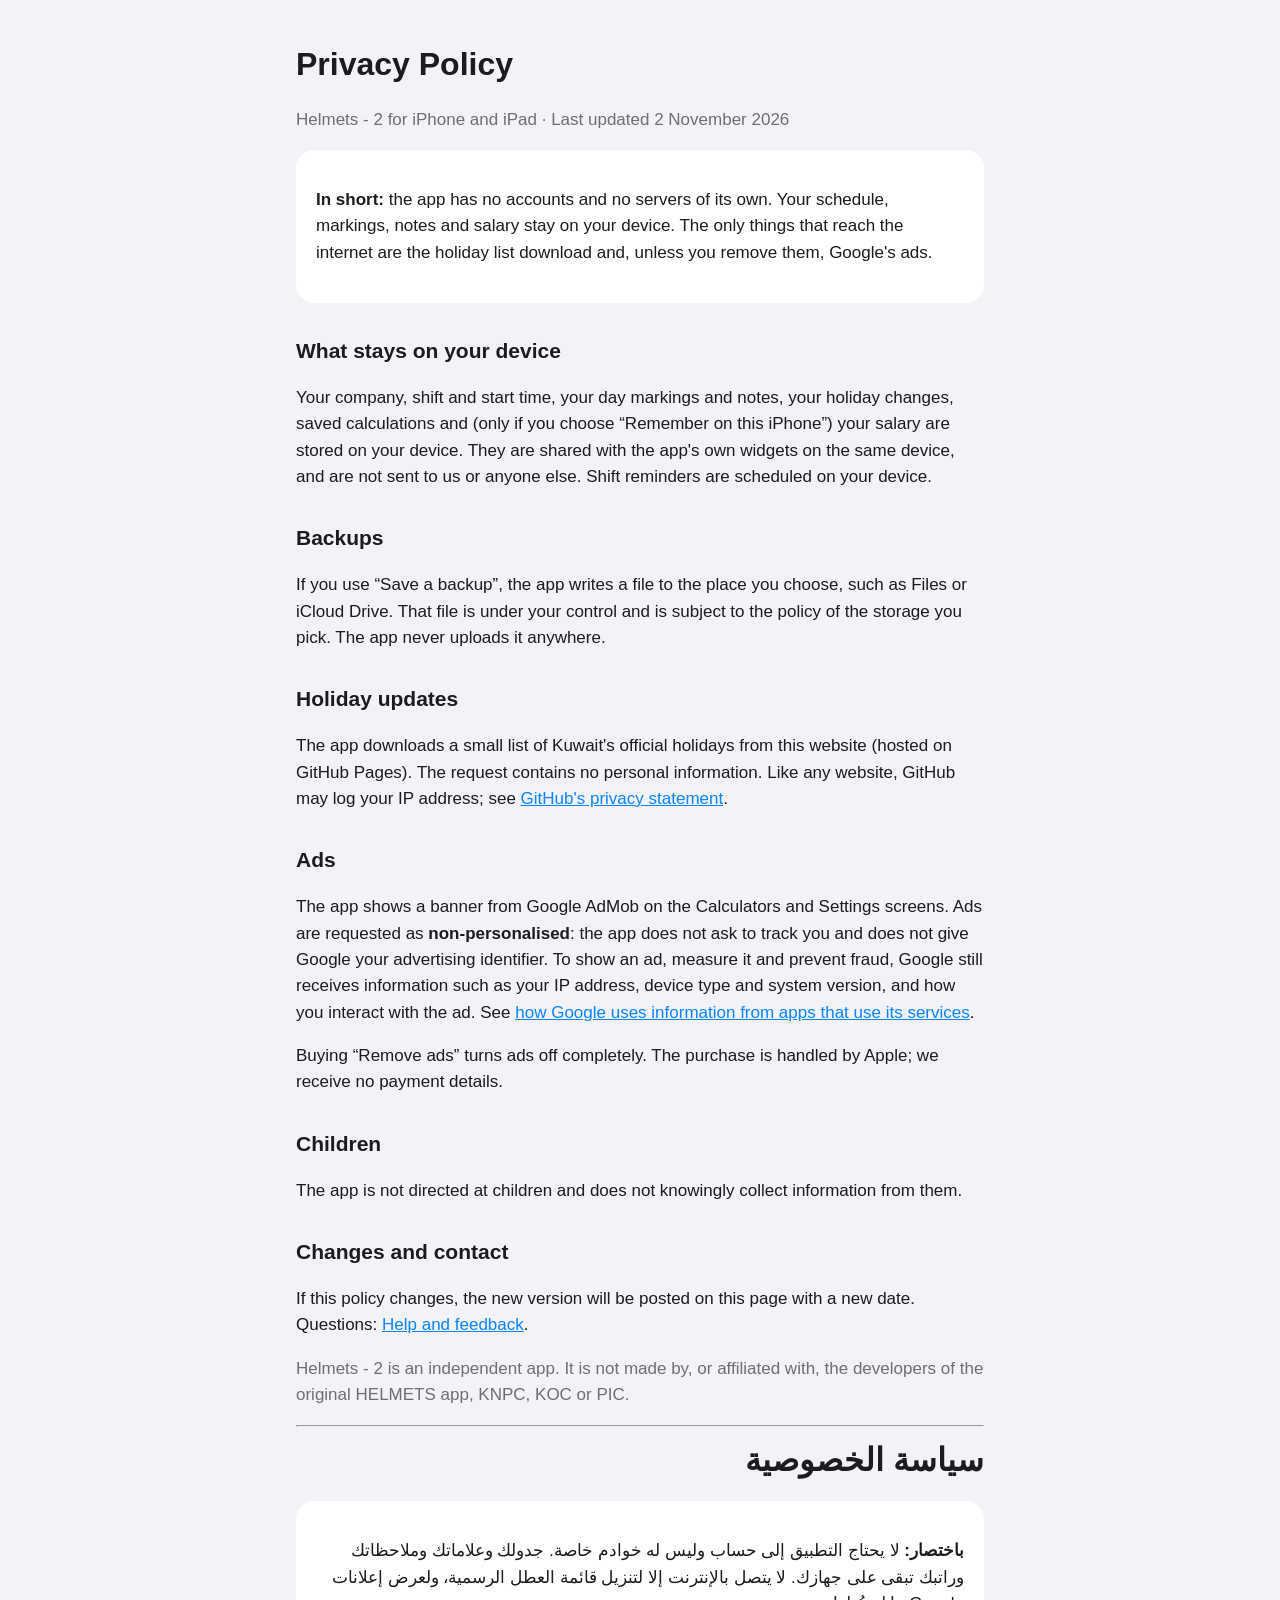
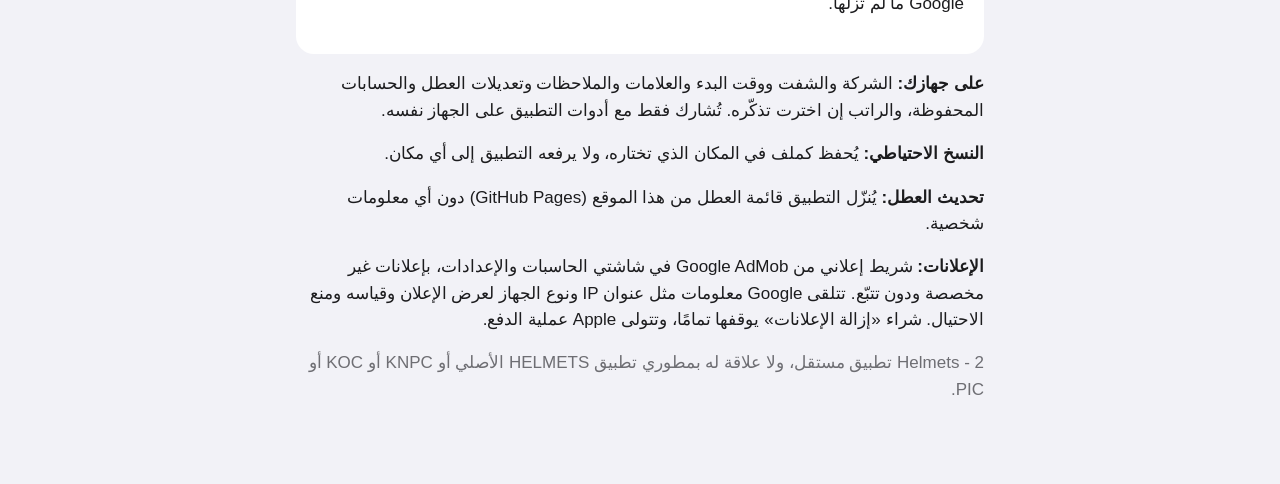
==== privacy.html @ 5e63eeaf "Helmets - 2 site: privacy, help, signed holiday list Co-Authored-By: Claude Opus 5.5 <noreply@anthro" ====
<!doctype html>
<html lang="en"><head><meta charset="utf-8"><meta name="viewport" content="width=device-width, initial-scale=1">
<title>Privacy Policy · Helmets - 2</title><link rel="stylesheet" href="style.css"></head>
<body><main>
<h1>Privacy Policy</h1>
<p class="muted">Helmets - 2 for iPhone and iPad · Last updated 2 November 2026</p>

<div class="card">
<p><strong>In short:</strong> the app has no accounts and no servers of its own. Your schedule, markings, notes and salary stay on your device. The only things that reach the internet are the holiday list download and, unless you remove them, Google's ads.</p>
</div>

<h2>What stays on your device</h2>
<p>Your company, shift and start time, your day markings and notes, your holiday changes, saved calculations and (only if you choose “Remember on this iPhone”) your salary are stored on your device. They are shared with the app's own widgets on the same device, and are not sent to us or anyone else. Shift reminders are scheduled on your device.</p>

<h2>Backups</h2>
<p>If you use “Save a backup”, the app writes a file to the place you choose, such as Files or iCloud Drive. That file is under your control and is subject to the policy of the storage you pick. The app never uploads it anywhere.</p>

<h2>Holiday updates</h2>
<p>The app downloads a small list of Kuwait's official holidays from this website (hosted on GitHub Pages). The request contains no personal information. Like any website, GitHub may log your IP address; see <a href="https://docs.github.com/en/site-policy/privacy-policies/github-general-privacy-statement">GitHub's privacy statement</a>.</p>

<h2>Ads</h2>
<p>The app shows a banner from Google AdMob on the Calculators and Settings screens. Ads are requested as <strong>non-personalised</strong>: the app does not ask to track you and does not give Google your advertising identifier. To show an ad, measure it and prevent fraud, Google still receives information such as your IP address, device type and system version, and how you interact with the ad. See <a href="https://policies.google.com/technologies/partner-sites">how Google uses information from apps that use its services</a>.</p>
<p>Buying “Remove ads” turns ads off completely. The purchase is handled by Apple; we receive no payment details.</p>

<h2>Children</h2>
<p>The app is not directed at children and does not knowingly collect information from them.</p>

<h2>Changes and contact</h2>
<p>If this policy changes, the new version will be posted on this page with a new date. Questions: <a href="support.html">Help and feedback</a>.</p>

<p class="muted">Helmets - 2 is an independent app. It is not made by, or affiliated with, the developers of the original HELMETS app, KNPC, KOC or PIC.</p>

<hr>
<div dir="rtl" lang="ar">
<h1>سياسة الخصوصية</h1>
<div class="card"><p><strong>باختصار:</strong> لا يحتاج التطبيق إلى حساب وليس له خوادم خاصة. جدولك وعلاماتك وملاحظاتك وراتبك تبقى على جهازك. لا يتصل بالإنترنت إلا لتنزيل قائمة العطل الرسمية، ولعرض إعلانات Google ما لم تُزلها.</p></div>
<p><strong>على جهازك:</strong> الشركة والشفت ووقت البدء والعلامات والملاحظات وتعديلات العطل والحسابات المحفوظة، والراتب إن اخترت تذكّره. تُشارك فقط مع أدوات التطبيق على الجهاز نفسه.</p>
<p><strong>النسخ الاحتياطي:</strong> يُحفظ كملف في المكان الذي تختاره، ولا يرفعه التطبيق إلى أي مكان.</p>
<p><strong>تحديث العطل:</strong> يُنزّل التطبيق قائمة العطل من هذا الموقع (GitHub Pages) دون أي معلومات شخصية.</p>
<p><strong>الإعلانات:</strong> شريط إعلاني من Google AdMob في شاشتي الحاسبات والإعدادات، بإعلانات غير مخصصة ودون تتبّع. تتلقى Google معلومات مثل عنوان IP ونوع الجهاز لعرض الإعلان وقياسه ومنع الاحتيال. شراء «إزالة الإعلانات» يوقفها تمامًا، وتتولى Apple عملية الدفع.</p>
<p class="muted">Helmets - 2 تطبيق مستقل، ولا علاقة له بمطوري تطبيق HELMETS الأصلي أو KNPC أو KOC أو PIC.</p>
</div>
</main></body></html>
---- style.css ----
:root { --bg:#f2f2f7; --card:#fff; --text:#1c1c1e; --muted:#6e6e73; --accent:#0a84ff; }
@media (prefers-color-scheme: dark) { :root { --bg:#000; --card:#1c1c1e; --text:#f2f2f7; --muted:#98989d; --accent:#409cff; } }
* { box-sizing: border-box; }
body { margin:0; background:var(--bg); color:var(--text); font:17px/1.55 -apple-system, BlinkMacSystemFont, "SF Pro Text", "Segoe UI", Tahoma, sans-serif; }
main { max-width: 720px; margin: 0 auto; padding: 32px 16px 64px; }
h1 { font-size: 32px; margin: 8px 0 4px; } h2 { font-size: 21px; margin-top: 32px; }
.card { background: var(--card); border-radius: 18px; padding: 20px; margin: 16px 0; }
.muted { color: var(--muted); } a { color: var(--accent); }
[dir=rtl] { font-family: -apple-system, "SF Arabic", Tahoma, sans-serif; }
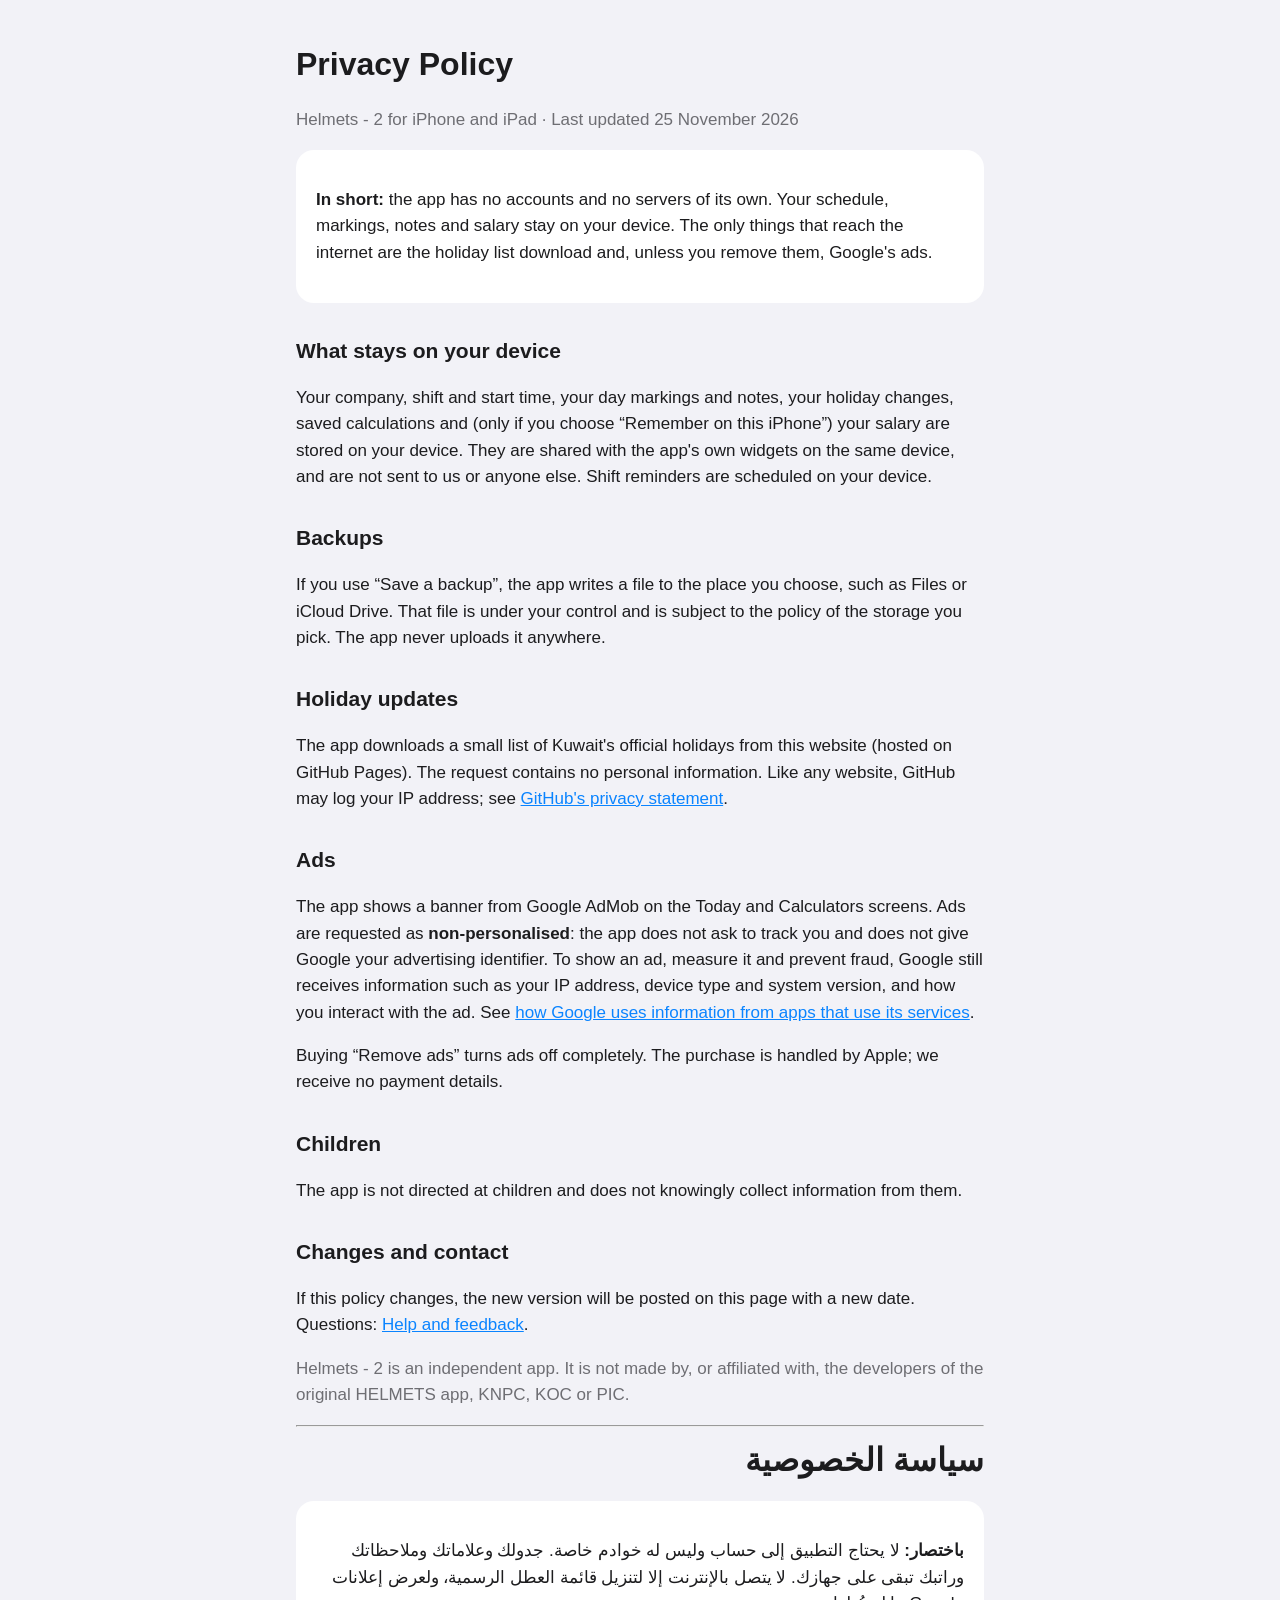
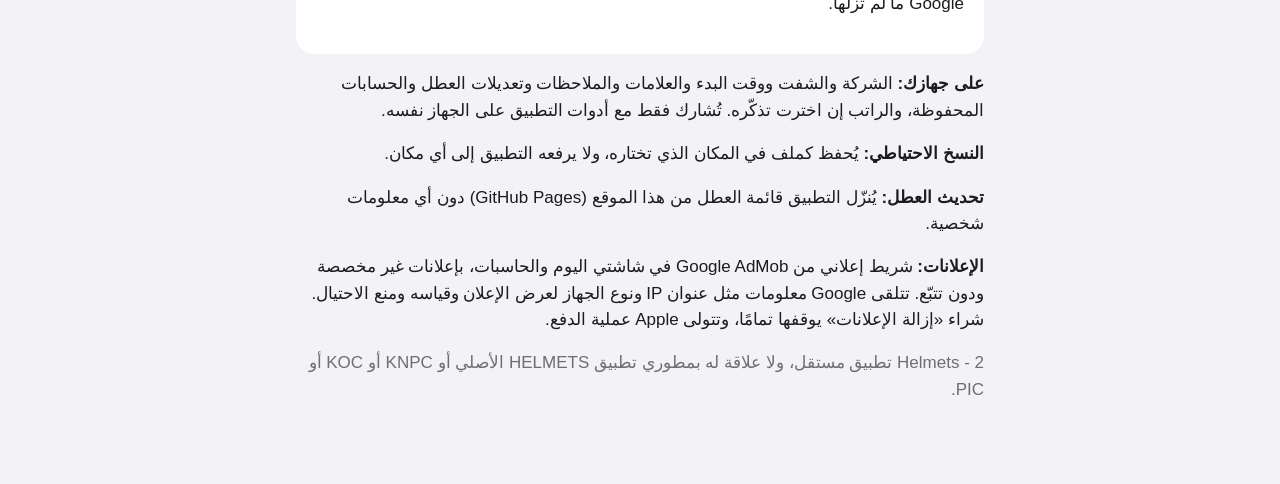
==== commit 776a8418: "Ads on Today and Calculators; serve from helmets2.alref.ae Co-Authored-By: Claude Opus 5.5 <noreply@" ====
--- a/privacy.html
+++ b/privacy.html
@@ -3,7 +3,7 @@
 <title>Privacy Policy · Helmets - 2</title><link rel="stylesheet" href="style.css"></head>
 <body><main>
 <h1>Privacy Policy</h1>
-<p class="muted">Helmets - 2 for iPhone and iPad · Last updated 2 November 2026</p>
+<p class="muted">Helmets - 2 for iPhone and iPad · Last updated 25 November 2026</p>
 
 <div class="card">
 <p><strong>In short:</strong> the app has no accounts and no servers of its own. Your schedule, markings, notes and salary stay on your device. The only things that reach the internet are the holiday list download and, unless you remove them, Google's ads.</p>
@@ -19,7 +19,7 @@
 <p>The app downloads a small list of Kuwait's official holidays from this website (hosted on GitHub Pages). The request contains no personal information. Like any website, GitHub may log your IP address; see <a href="https://docs.github.com/en/site-policy/privacy-policies/github-general-privacy-statement">GitHub's privacy statement</a>.</p>
 
 <h2>Ads</h2>
-<p>The app shows a banner from Google AdMob on the Calculators and Settings screens. Ads are requested as <strong>non-personalised</strong>: the app does not ask to track you and does not give Google your advertising identifier. To show an ad, measure it and prevent fraud, Google still receives information such as your IP address, device type and system version, and how you interact with the ad. See <a href="https://policies.google.com/technologies/partner-sites">how Google uses information from apps that use its services</a>.</p>
+<p>The app shows a banner from Google AdMob on the Today and Calculators screens. Ads are requested as <strong>non-personalised</strong>: the app does not ask to track you and does not give Google your advertising identifier. To show an ad, measure it and prevent fraud, Google still receives information such as your IP address, device type and system version, and how you interact with the ad. See <a href="https://policies.google.com/technologies/partner-sites">how Google uses information from apps that use its services</a>.</p>
 <p>Buying “Remove ads” turns ads off completely. The purchase is handled by Apple; we receive no payment details.</p>
 
 <h2>Children</h2>
@@ -37,7 +37,7 @@
 <p><strong>على جهازك:</strong> الشركة والشفت ووقت البدء والعلامات والملاحظات وتعديلات العطل والحسابات المحفوظة، والراتب إن اخترت تذكّره. تُشارك فقط مع أدوات التطبيق على الجهاز نفسه.</p>
 <p><strong>النسخ الاحتياطي:</strong> يُحفظ كملف في المكان الذي تختاره، ولا يرفعه التطبيق إلى أي مكان.</p>
 <p><strong>تحديث العطل:</strong> يُنزّل التطبيق قائمة العطل من هذا الموقع (GitHub Pages) دون أي معلومات شخصية.</p>
-<p><strong>الإعلانات:</strong> شريط إعلاني من Google AdMob في شاشتي الحاسبات والإعدادات، بإعلانات غير مخصصة ودون تتبّع. تتلقى Google معلومات مثل عنوان IP ونوع الجهاز لعرض الإعلان وقياسه ومنع الاحتيال. شراء «إزالة الإعلانات» يوقفها تمامًا، وتتولى Apple عملية الدفع.</p>
+<p><strong>الإعلانات:</strong> شريط إعلاني من Google AdMob في شاشتي اليوم والحاسبات، بإعلانات غير مخصصة ودون تتبّع. تتلقى Google معلومات مثل عنوان IP ونوع الجهاز لعرض الإعلان وقياسه ومنع الاحتيال. شراء «إزالة الإعلانات» يوقفها تمامًا، وتتولى Apple عملية الدفع.</p>
 <p class="muted">Helmets - 2 تطبيق مستقل، ولا علاقة له بمطوري تطبيق HELMETS الأصلي أو KNPC أو KOC أو PIC.</p>
 </div>
 </main></body></html>
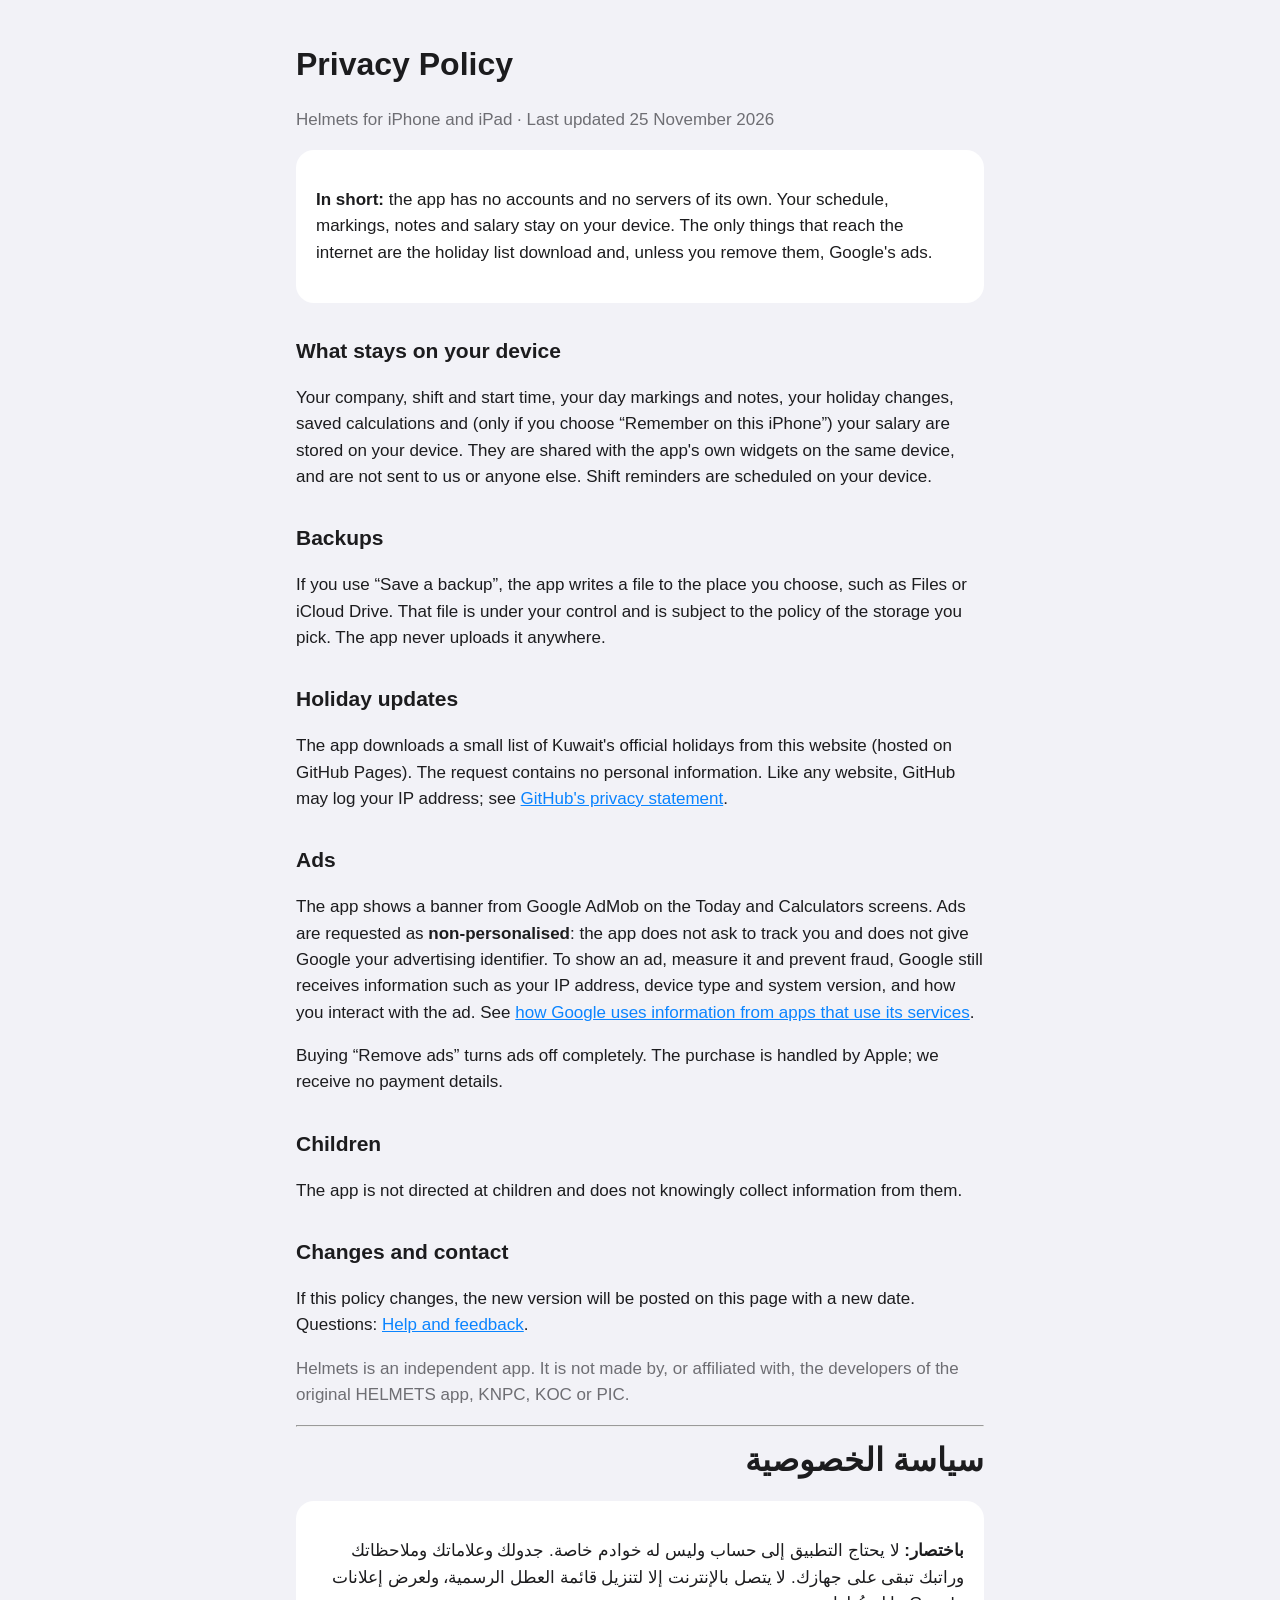
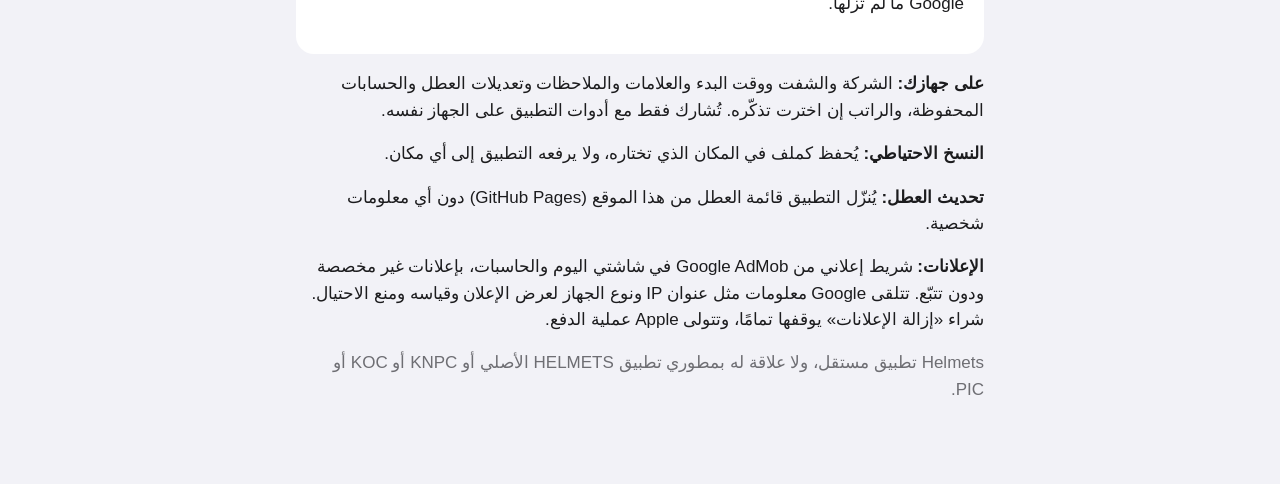
==== commit 3c861a7e: "Rename to Helmets Co-Authored-By: Claude Opus 5.5 <noreply@anthropic.com>" ====
--- a/privacy.html
+++ b/privacy.html
@@ -1,9 +1,9 @@
 <!doctype html>
 <html lang="en"><head><meta charset="utf-8"><meta name="viewport" content="width=device-width, initial-scale=1">
-<title>Privacy Policy · Helmets - 2</title><link rel="stylesheet" href="style.css"></head>
+<title>Privacy Policy · Helmets</title><link rel="stylesheet" href="style.css"></head>
 <body><main>
 <h1>Privacy Policy</h1>
-<p class="muted">Helmets - 2 for iPhone and iPad · Last updated 25 November 2026</p>
+<p class="muted">Helmets for iPhone and iPad · Last updated 25 November 2026</p>
 
 <div class="card">
 <p><strong>In short:</strong> the app has no accounts and no servers of its own. Your schedule, markings, notes and salary stay on your device. The only things that reach the internet are the holiday list download and, unless you remove them, Google's ads.</p>
@@ -28,7 +28,7 @@
 <h2>Changes and contact</h2>
 <p>If this policy changes, the new version will be posted on this page with a new date. Questions: <a href="support.html">Help and feedback</a>.</p>
 
-<p class="muted">Helmets - 2 is an independent app. It is not made by, or affiliated with, the developers of the original HELMETS app, KNPC, KOC or PIC.</p>
+<p class="muted">Helmets is an independent app. It is not made by, or affiliated with, the developers of the original HELMETS app, KNPC, KOC or PIC.</p>
 
 <hr>
 <div dir="rtl" lang="ar">
@@ -38,6 +38,6 @@
 <p><strong>النسخ الاحتياطي:</strong> يُحفظ كملف في المكان الذي تختاره، ولا يرفعه التطبيق إلى أي مكان.</p>
 <p><strong>تحديث العطل:</strong> يُنزّل التطبيق قائمة العطل من هذا الموقع (GitHub Pages) دون أي معلومات شخصية.</p>
 <p><strong>الإعلانات:</strong> شريط إعلاني من Google AdMob في شاشتي اليوم والحاسبات، بإعلانات غير مخصصة ودون تتبّع. تتلقى Google معلومات مثل عنوان IP ونوع الجهاز لعرض الإعلان وقياسه ومنع الاحتيال. شراء «إزالة الإعلانات» يوقفها تمامًا، وتتولى Apple عملية الدفع.</p>
-<p class="muted">Helmets - 2 تطبيق مستقل، ولا علاقة له بمطوري تطبيق HELMETS الأصلي أو KNPC أو KOC أو PIC.</p>
+<p class="muted">Helmets تطبيق مستقل، ولا علاقة له بمطوري تطبيق HELMETS الأصلي أو KNPC أو KOC أو PIC.</p>
 </div>
 </main></body></html>
